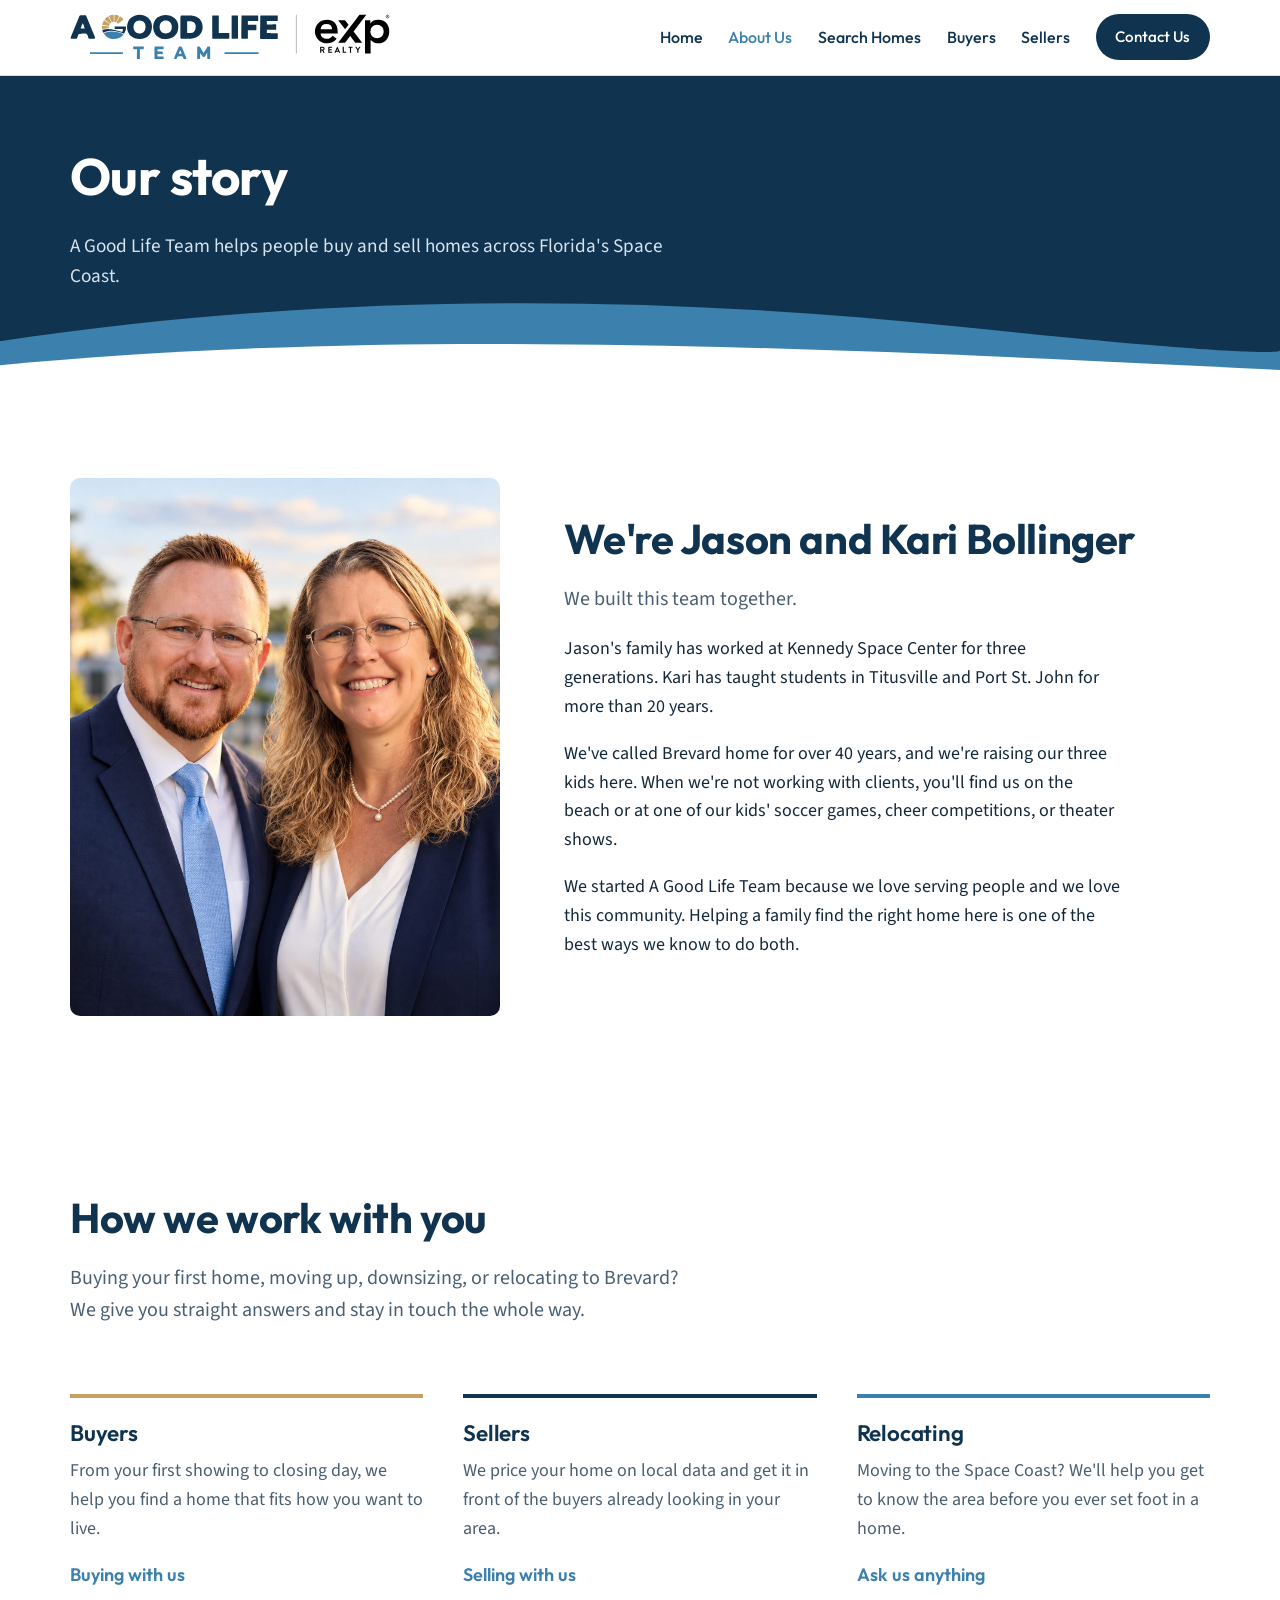
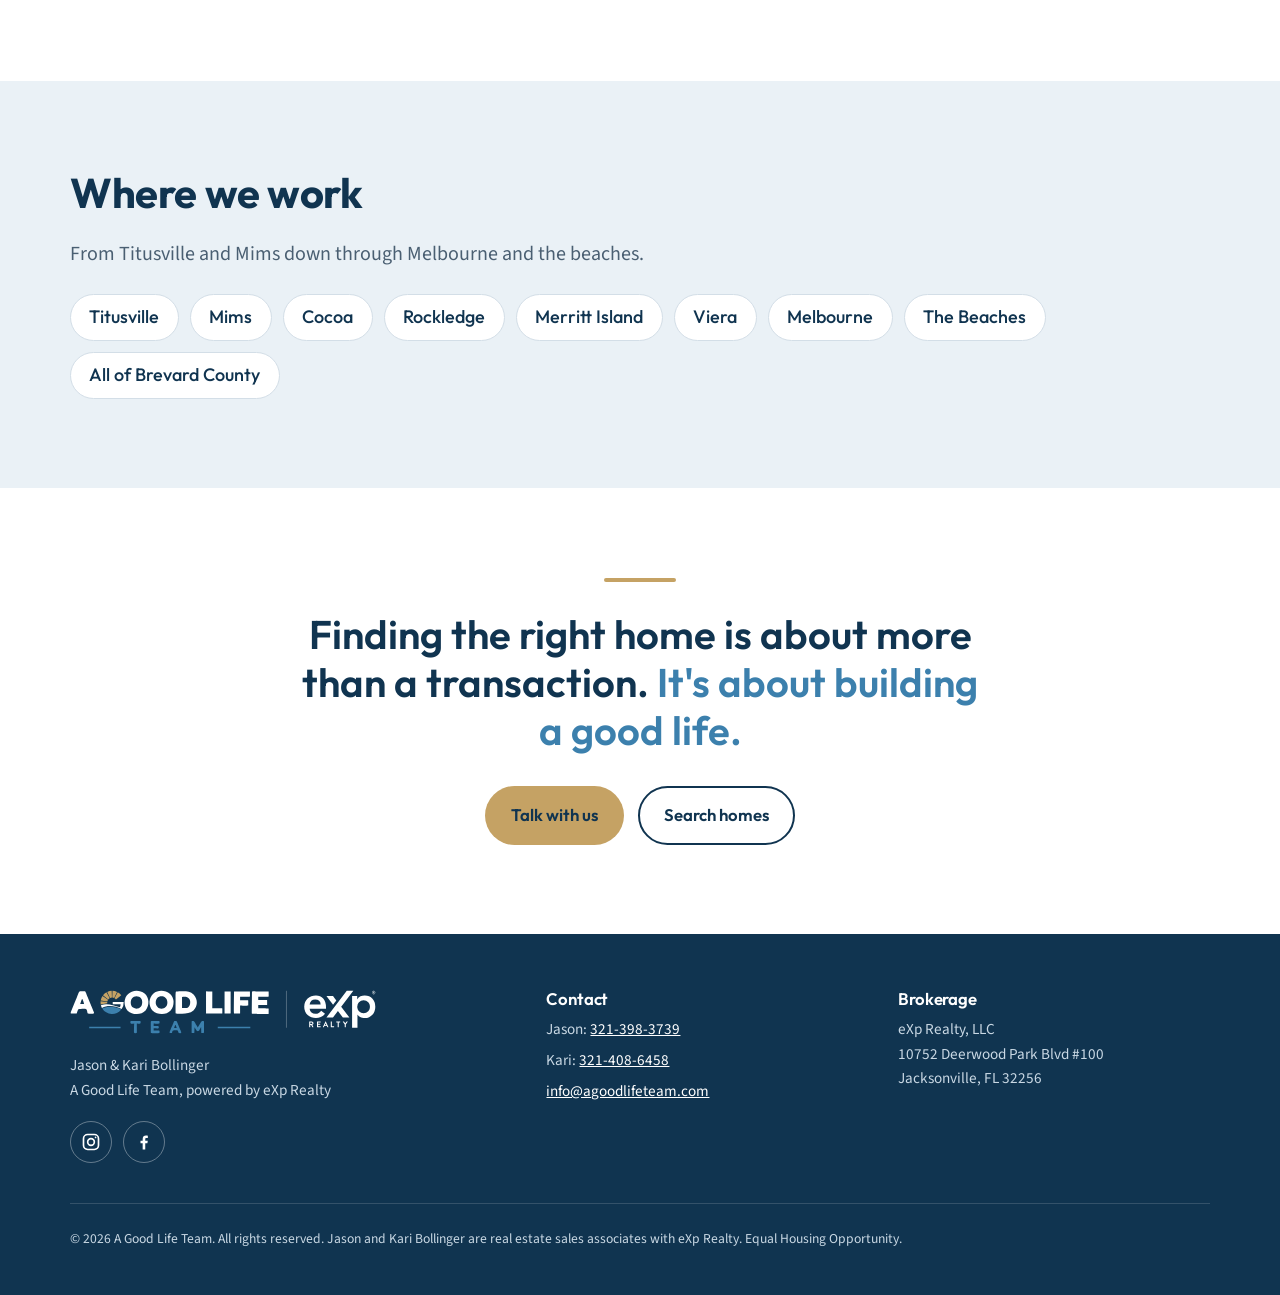
==== about.html @ e9486d0b "First version of the AGL site" ====
<!DOCTYPE html>
<html lang="en">
<head>
  <meta charset="utf-8">
  <meta name="viewport" content="width=device-width, initial-scale=1">
  <title>About Us | Jason &amp; Kari Bollinger | A Good Life Team</title>
  <meta name="description" content="Meet Jason and Kari Bollinger of A Good Life Team with eXp Realty. Brevard County locals for over 40 years, helping buyers and sellers from Titusville to Melbourne.">
  <link rel="icon" href="images/logo.svg">
  <link rel="preconnect" href="https://fonts.googleapis.com">
  <link rel="preconnect" href="https://fonts.gstatic.com" crossorigin>
  <link href="https://fonts.googleapis.com/css2?family=Outfit:wght@500;600;700&family=Source+Sans+3:wght@400;600&display=swap" rel="stylesheet">
  <link rel="stylesheet" href="css/styles.css">
</head>
<body>
  <a class="skip" href="#main">Skip to content</a>

  <header class="site-header">
    <div class="wrap">
      <a class="brand" href="index.html"><img src="images/logo.svg" alt="A Good Life Team, eXp Realty"></a>
      <button class="menu-toggle" aria-expanded="false" aria-controls="nav">Menu</button>
      <nav class="nav" id="nav" aria-label="Main">
        <a href="index.html">Home</a>
        <a href="about.html" aria-current="page">About Us</a>
        <a href="https://jasonbollinger.expportal.com" target="_blank" rel="noopener">Search Homes</a>
        <a href="buyers.html">Buyers</a>
        <a href="sellers.html">Sellers</a>
        <a class="btn btn-navy" href="contact.html">Contact Us</a>
      </nav>
    </div>
  </header>

  <main id="main">
    <section class="page-head">
      <div class="wrap">
        <h1>Our story</h1>
        <p>A Good Life Team helps people buy and sell homes across Florida's Space Coast.</p>
      </div>
      <svg class="water" viewBox="0 0 1440 120" preserveAspectRatio="none" aria-hidden="true">
        <path d="M0 70 C 360 20, 720 20, 1080 55 S 1440 80, 1440 80 L1440 120 L0 120 Z" fill="#3C80AD"/>
        <path d="M0 95 C 400 60, 800 70, 1440 100 L1440 120 L0 120 Z" fill="#FFFFFF"/>
      </svg>
    </section>

    <section class="story">
      <div class="wrap">
        <img src="images/jason-kari.jpg" alt="Jason and Kari Bollinger" width="900" height="900">
        <div>
          <h2>We're Jason and Kari Bollinger</h2>
          <p class="lead">We built this team together.</p>
          <p>Jason's family has worked at Kennedy Space Center for three generations. Kari has taught students in Titusville and Port St. John for more than 20 years.</p>
          <p>We've called Brevard home for over 40 years, and we're raising our three kids here. When we're not working with clients, you'll find us on the beach or at one of our kids' soccer games, cheer competitions, or theater shows.</p>
          <p>We started A Good Life Team because we love serving people and we love this community. Helping a family find the right home here is one of the best ways we know to do both.</p>
        </div>
      </div>
    </section>

    <section class="help">
      <div class="wrap">
        <div class="help-intro">
          <h2>How we work with you</h2>
          <p class="lead">Buying your first home, moving up, downsizing, or relocating to Brevard? We give you straight answers and stay in touch the whole way.</p>
        </div>
        <div class="help-item">
          <h3>Buyers</h3>
          <p>From your first showing to closing day, we help you find a home that fits how you want to live.</p>
          <a href="buyers.html">Buying with us</a>
        </div>
        <div class="help-item">
          <h3>Sellers</h3>
          <p>We price your home on local data and get it in front of the buyers already looking in your area.</p>
          <a href="sellers.html">Selling with us</a>
        </div>
        <div class="help-item">
          <h3>Relocating</h3>
          <p>Moving to the Space Coast? We'll help you get to know the area before you ever set foot in a home.</p>
          <a href="contact.html">Ask us anything</a>
        </div>
      </div>
    </section>

    <section class="areas">
      <div class="wrap">
        <h2>Where we work</h2>
        <p class="lead">From Titusville and Mims down through Melbourne and the beaches.</p>
        <ul class="area-list">
          <li>Titusville</li>
          <li>Mims</li>
          <li>Cocoa</li>
          <li>Rockledge</li>
          <li>Merritt Island</li>
          <li>Viera</li>
          <li>Melbourne</li>
          <li>The Beaches</li>
          <li>All of Brevard County</li>
        </ul>
      </div>
    </section>

    <section class="closer">
      <div class="wrap">
        <div class="rule"></div>
        <blockquote>Finding the right home is about more than a transaction. <span>It's about building a good life.</span></blockquote>
        <div class="actions">
          <a class="btn btn-gold" href="contact.html">Talk with us</a>
          <a class="btn btn-outline" href="https://jasonbollinger.expportal.com" target="_blank" rel="noopener">Search homes</a>
        </div>
      </div>
    </section>
  </main>

  <footer class="site-footer">
    <div class="wrap">
      <div class="footer-grid">
        <div>
          <img src="images/logo-white.svg" alt="A Good Life Team, eXp Realty">
          <p>Jason &amp; Kari Bollinger<br>A Good Life Team, powered by eXp Realty</p>
          <div class="social">
            <a href="https://www.instagram.com/agoodlifeteam/" target="_blank" rel="noopener" aria-label="A Good Life Team on Instagram"><svg viewBox="0 0 24 24" fill="none" stroke="currentColor" stroke-width="2" aria-hidden="true"><rect x="3" y="3" width="18" height="18" rx="5"/><circle cx="12" cy="12" r="4"/><circle cx="17.5" cy="6.5" r="1" fill="currentColor" stroke="none"/></svg></a>
            <a href="https://www.facebook.com/agoodlifeteam" target="_blank" rel="noopener" aria-label="A Good Life Team on Facebook"><svg viewBox="0 0 24 24" fill="currentColor" aria-hidden="true"><path d="M13.5 21v-7.5h2.6l.4-3h-3V8.6c0-.9.3-1.5 1.5-1.5h1.6V4.4c-.3 0-1.2-.1-2.3-.1-2.3 0-3.9 1.4-3.9 4v2.2H7.8v3h2.6V21h3.1z"/></svg></a>
          </div>
        </div>
        <div>
          <h3>Contact</h3>
          <ul>
            <li>Jason: <a href="tel:+13213983739">321-398-3739</a></li>
            <li>Kari: <a href="tel:+13214086458">321-408-6458</a></li>
            <li><a href="mailto:info@agoodlifeteam.com">info@agoodlifeteam.com</a></li>
          </ul>
        </div>
        <div>
          <h3>Brokerage</h3>
          <p>eXp Realty, LLC<br>10752 Deerwood Park Blvd #100<br>Jacksonville, FL 32256</p>
        </div>
      </div>
      <div class="legal">
        <p>&copy; <span id="year">2026</span> A Good Life Team. All rights reserved. Jason and Kari Bollinger are real estate sales associates with eXp Realty. Equal Housing Opportunity.</p>
      </div>
    </div>
  </footer>

  <script>
    const t = document.querySelector('.menu-toggle'), n = document.getElementById('nav');
    t.addEventListener('click', () => {
      const open = n.classList.toggle('open');
      t.setAttribute('aria-expanded', open);
    });
    document.getElementById('year').textContent = new Date().getFullYear();
  </script>
</body>
</html>
---- css/styles.css ----
/* A Good Life Team | site styles
   Colors pulled straight from the logo. */
:root {
  --navy: #103450;
  --ocean: #3C80AD;
  --gold: #C5A264;
  --mist: #EAF1F6;
  --ink: #13283B;
  --muted: #4A5F72;
  --white: #FFFFFF;
  --line: #D3DEE7;
  --max: 1140px;
  --radius: 10px;
  --head: "Outfit", "Segoe UI", system-ui, sans-serif;
  --body: "Source Sans 3", "Segoe UI", system-ui, sans-serif;
}

*, *::before, *::after { box-sizing: border-box; }
html { scroll-behavior: smooth; }
@media (prefers-reduced-motion: reduce) { html { scroll-behavior: auto; } }

body {
  margin: 0;
  font-family: var(--body);
  font-size: 1.125rem;
  line-height: 1.6;
  color: var(--ink);
  background: var(--white);
}
img { max-width: 100%; height: auto; display: block; }
a { color: var(--ocean); }
a:focus-visible, button:focus-visible {
  outline: 3px solid var(--gold);
  outline-offset: 3px;
  border-radius: 4px;
}
h1, h2, h3 {
  font-family: var(--head);
  color: var(--navy);
  line-height: 1.12;
  margin: 0 0 .5em;
  letter-spacing: -0.01em;
}
h1 { font-size: clamp(2.4rem, 5.2vw, 4rem); font-weight: 700; }
h2 { font-size: clamp(1.9rem, 3.4vw, 2.6rem); font-weight: 700; }
h3 { font-size: 1.4rem; font-weight: 600; }
p { margin: 0 0 1em; max-width: 62ch; }

.wrap { width: min(var(--max), 100% - 2.5rem); margin-inline: auto; }
.skip { position: absolute; left: -999px; }
.skip:focus { left: 1rem; top: 1rem; background: var(--white); padding: .5rem 1rem; z-index: 10; }

/* Buttons */
.btn {
  display: inline-block;
  font-family: var(--head);
  font-weight: 600;
  font-size: 1.05rem;
  padding: .85rem 1.5rem;
  border-radius: 999px;
  text-decoration: none;
  border: 2px solid transparent;
  transition: background .15s, color .15s;
}
.btn-gold { background: var(--gold); color: var(--navy); }
.btn-gold:hover { background: #D6B67C; }
.btn-ghost { border-color: rgba(255,255,255,.7); color: var(--white); }
.btn-ghost:hover { background: rgba(255,255,255,.12); }
.btn-navy { background: var(--navy); color: var(--white); }
.btn-navy:hover { background: #1B4A70; }

/* Header */
.site-header { background: var(--white); border-bottom: 1px solid var(--line); position: sticky; top: 0; z-index: 5; }
.site-header .wrap { display: flex; align-items: center; justify-content: space-between; gap: 1.5rem; padding: .9rem 0; }
.brand img { height: 46px; width: auto; }
.nav { display: flex; align-items: center; gap: 1.6rem; }
.nav a {
  font-family: var(--head);
  font-weight: 500;
  color: var(--navy);
  text-decoration: none;
  font-size: 1rem;
}
.nav a:hover, .nav a[aria-current="page"] { color: var(--ocean); }
.nav .btn { padding: .55rem 1.1rem; font-size: .95rem; }
.nav a.btn-navy, .nav a.btn-navy:hover, .nav a.btn-navy[aria-current="page"] { color: var(--white); }
.menu-toggle { display: none; }

@media (max-width: 960px) {
  .menu-toggle {
    display: block;
    background: none; border: 2px solid var(--navy); color: var(--navy);
    font-family: var(--head); font-weight: 600; font-size: 1rem;
    border-radius: 8px; padding: .4rem .8rem; cursor: pointer;
  }
  .nav {
    display: none;
    position: absolute; top: 100%; left: 0; right: 0;
    flex-direction: column; align-items: flex-start; gap: 0;
    background: var(--white); border-bottom: 1px solid var(--line);
    padding: .5rem 1.25rem 1.25rem;
  }
  .nav.open { display: flex; }
  .nav a { padding: .7rem 0; width: 100%; border-bottom: 1px solid var(--mist); }
  .nav .btn { margin-top: 1rem; width: auto; border-bottom: 0; padding: .7rem 1.3rem; }
  .brand img { height: 36px; }
}

/* Hero: navy sky, sunrise gold, water at the bottom, like the G in the logo */
.hero {
  position: relative;
  background: var(--navy);
  color: var(--white);
  overflow: hidden;
  padding: clamp(3rem, 7vw, 6rem) 0 clamp(6rem, 10vw, 8rem);
}
.hero .wrap {
  display: grid;
  grid-template-columns: 1.15fr .85fr;
  gap: clamp(2rem, 5vw, 4.5rem);
  align-items: center;
  position: relative;
  z-index: 1;
}
.hero h1 { color: var(--white); }
.hero p { font-size: 1.25rem; color: #D7E4EE; max-width: 34ch; }
.hero .actions { display: flex; flex-wrap: wrap; gap: .9rem; margin-top: 1.8rem; }
.hero-photo { position: relative; }
.hero-photo::before {
  /* the sunrise: gold rays behind the photo, borrowed from the logo mark */
  content: "";
  position: absolute;
  inset: -13%;
  background: repeating-conic-gradient(from -93deg at 50% 50%, var(--gold) 0deg 7deg, transparent 7deg 15deg);
  -webkit-mask: radial-gradient(circle, transparent 58.5%, #000 59%, #000 66%, transparent 66.5%);
          mask: radial-gradient(circle, transparent 58.5%, #000 59%, #000 66%, transparent 66.5%);
  clip-path: inset(0 0 50% 0);
  opacity: .9;
}
.hero-photo img {
  position: relative;
  border-radius: 50%;
  aspect-ratio: 1;
  object-fit: cover;
  width: 100%;
  border: 6px solid var(--white);
}
.water {
  position: absolute; left: 0; right: 0; bottom: -1px;
  width: 100%; height: clamp(60px, 9vw, 120px);
}

@media (max-width: 820px) {
  .hero .wrap { grid-template-columns: 1fr; }
  .hero-photo { max-width: 320px; margin: 1.5rem auto 0; order: -1; }
}

/* Sections */
section { padding: clamp(3.5rem, 7vw, 6rem) 0; }
.lead { font-size: 1.25rem; color: var(--muted); }

.help .wrap { display: grid; grid-template-columns: repeat(3, 1fr); gap: 2.5rem; }
.help-item { border-top: 4px solid var(--ocean); padding-top: 1.4rem; }
.help-item:nth-child(2) { border-color: var(--gold); }
.help-item:nth-child(3) { border-color: var(--navy); }
.help-item p { color: var(--muted); }
.help-item a { font-family: var(--head); font-weight: 600; text-decoration: none; }
.help-item a:hover { text-decoration: underline; }
.help-intro { grid-column: 1 / -1; margin-bottom: .5rem; }
@media (max-width: 820px) { .help .wrap { grid-template-columns: 1fr; gap: 2rem; } }

.meet { background: var(--mist); }
.meet .wrap { display: grid; grid-template-columns: .8fr 1.2fr; gap: clamp(2rem, 5vw, 4.5rem); align-items: center; }
.meet img { border-radius: var(--radius); aspect-ratio: 4 / 5; object-fit: cover; object-position: 50% 20%; width: 100%; }
@media (max-width: 820px) { .meet .wrap { grid-template-columns: 1fr; } }

.talk { text-align: center; }
.talk p { margin-inline: auto; }
.people { display: flex; justify-content: center; flex-wrap: wrap; gap: 1rem 3rem; margin: 2rem 0; }
.person { font-family: var(--head); }
.person strong { display: block; color: var(--navy); font-size: 1.15rem; }
.person a { font-size: 1.3rem; font-weight: 600; text-decoration: none; }

/* Placeholder marker, delete before launch */
.todo { background: #FFF3C4; outline: 1px dashed #C9A227; padding: 0 .25em; }

/* Footer */
.site-footer { background: var(--navy); color: #C9D8E4; font-size: .95rem; padding: 3.5rem 0 2rem; }
.site-footer a { color: var(--white); }
.footer-grid { display: grid; grid-template-columns: 1.4fr 1fr 1fr; gap: 2.5rem; }
.footer-grid img { height: 44px; width: auto; margin-bottom: 1.2rem; }
.footer-grid h3 { color: var(--white); font-size: 1.05rem; }
.footer-grid ul { list-style: none; margin: 0; padding: 0; }
.footer-grid li { margin-bottom: .4rem; }
.legal { border-top: 1px solid rgba(255,255,255,.15); margin-top: 2.5rem; padding-top: 1.5rem; font-size: .85rem; }
.legal p { max-width: none; }
@media (max-width: 820px) { .footer-grid { grid-template-columns: 1fr; } }

/* Inner page header */
.page-head { background: var(--navy); color: var(--white); padding: clamp(2.5rem, 6vw, 4.5rem) 0 clamp(4rem, 8vw, 6rem); position: relative; overflow: hidden; }
.page-head h1 { color: var(--white); font-size: clamp(2.2rem, 4.5vw, 3.2rem); }
.page-head p { color: #D7E4EE; font-size: 1.2rem; margin: 0; }

/* Contact */
.contact .wrap { display: grid; grid-template-columns: 1.3fr .7fr; gap: clamp(2rem, 5vw, 4.5rem); align-items: start; }
@media (max-width: 860px) { .contact .wrap { grid-template-columns: 1fr; } }
.form { display: grid; gap: 1.2rem; }
.form .row { display: grid; grid-template-columns: 1fr 1fr; gap: 1.2rem; }
@media (max-width: 560px) { .form .row { grid-template-columns: 1fr; } }
.form label { display: block; font-family: var(--head); font-weight: 600; color: var(--navy); margin-bottom: .35rem; font-size: 1rem; }
.form .opt { font-weight: 400; color: var(--muted); }
.form input, .form select, .form textarea {
  width: 100%; font: inherit; color: var(--ink);
  padding: .75rem .9rem; border: 1.5px solid #B9C9D6; border-radius: 8px; background: var(--white);
}
.form input:focus, .form select:focus, .form textarea:focus { outline: 3px solid var(--gold); outline-offset: 1px; border-color: var(--navy); }
.form textarea { min-height: 150px; resize: vertical; }
.form fieldset { border: 0; padding: 0; margin: 0; }
.form legend { font-family: var(--head); font-weight: 600; color: var(--navy); margin-bottom: .5rem; font-size: 1rem; }
.choices { display: flex; flex-wrap: wrap; gap: .6rem; }
.choices label { display: inline-flex; align-items: center; gap: .45rem; margin: 0; font-family: var(--body); font-weight: 400; color: var(--ink);
  border: 1.5px solid #B9C9D6; border-radius: 999px; padding: .45rem 1rem; cursor: pointer; }
.choices input { width: auto; accent-color: var(--navy); }
.choices label:has(input:checked) { border-color: var(--navy); background: var(--mist); }
.form .check { font-family: var(--body); font-weight: 400; color: var(--ink); }
.check { display: flex; gap: .6rem; align-items: flex-start; font-size: 1rem; }
.check input { width: auto; margin-top: .3rem; accent-color: var(--navy); }
.form .note { font-size: .95rem; color: var(--muted); margin: 0; }
.form button { justify-self: start; cursor: pointer; }
.hidden { display: none; }

.reach { background: var(--mist); border-radius: var(--radius); padding: 2rem; border-top: 4px solid var(--gold); }
.reach h2 { font-size: 1.5rem; }
.reach .person { margin-bottom: 1.2rem; }
.reach p { font-size: 1rem; color: var(--muted); }

/* About */
.story .wrap { display: grid; grid-template-columns: .8fr 1.2fr; gap: clamp(2rem, 5vw, 4.5rem); align-items: center; }
.story img { border-radius: var(--radius); aspect-ratio: 4 / 5; object-fit: cover; object-position: 50% 20%; width: 100%; }
@media (max-width: 820px) { .story .wrap { grid-template-columns: 1fr; } }
.areas { background: var(--mist); }
.area-list { list-style: none; padding: 0; margin: 1.5rem 0 0; display: flex; flex-wrap: wrap; gap: .7rem; }
.area-list li { font-family: var(--head); font-weight: 500; color: var(--navy); background: var(--white); border: 1.5px solid var(--line); border-radius: 999px; padding: .5rem 1.15rem; }
.closer { text-align: center; }
.closer blockquote { margin: 0 auto 2rem; max-width: 26ch; font-family: var(--head); font-weight: 600; font-size: clamp(1.7rem, 3.4vw, 2.5rem); line-height: 1.2; color: var(--navy); }
.closer blockquote span { color: var(--ocean); }
.closer .rule { width: 72px; height: 4px; background: var(--gold); margin: 0 auto 1.8rem; border-radius: 2px; }
.closer .actions { display: flex; justify-content: center; flex-wrap: wrap; gap: .9rem; }
.btn-outline { border-color: var(--navy); color: var(--navy); }
.btn-outline:hover { background: var(--mist); }

/* Process steps */
.steps { list-style: none; counter-reset: s; padding: 0; margin: 2rem 0 0; display: grid; gap: 0; }
.steps li { counter-increment: s; display: grid; grid-template-columns: 3.2rem 1fr; gap: 1.2rem; padding: 1.5rem 0; border-top: 1px solid var(--line); }
.steps li:last-child { border-bottom: 1px solid var(--line); }
.steps li::before {
  content: counter(s);
  width: 3.2rem; height: 3.2rem; border-radius: 50%;
  display: grid; place-items: center;
  font-family: var(--head); font-weight: 700; font-size: 1.3rem;
  background: var(--navy); color: var(--white);
}
.steps li:nth-child(even)::before { background: var(--ocean); }
.steps h3 { margin: .45rem 0 .3rem; }
.steps p { margin: 0; color: var(--muted); }
.callout { background: var(--mist); border-left: 4px solid var(--gold); border-radius: 0 var(--radius) var(--radius) 0; padding: 1.5rem 1.8rem; margin-top: 2.5rem; }
.callout h3 { font-size: 1.2rem; }
.callout p { margin: 0; }

/* Social links */
.social { display: flex; gap: .7rem; margin-top: 1.2rem; }
.social a {
  width: 42px; height: 42px; border-radius: 50%;
  display: grid; place-items: center;
  border: 1.5px solid rgba(255,255,255,.35); color: var(--white);
  transition: background .15s, border-color .15s;
}
.social a:hover { background: var(--gold); border-color: var(--gold); color: var(--navy); }
.social svg { width: 20px; height: 20px; }
.reach .social a { border-color: var(--navy); color: var(--navy); }
.reach .social a:hover { background: var(--navy); color: var(--white); }
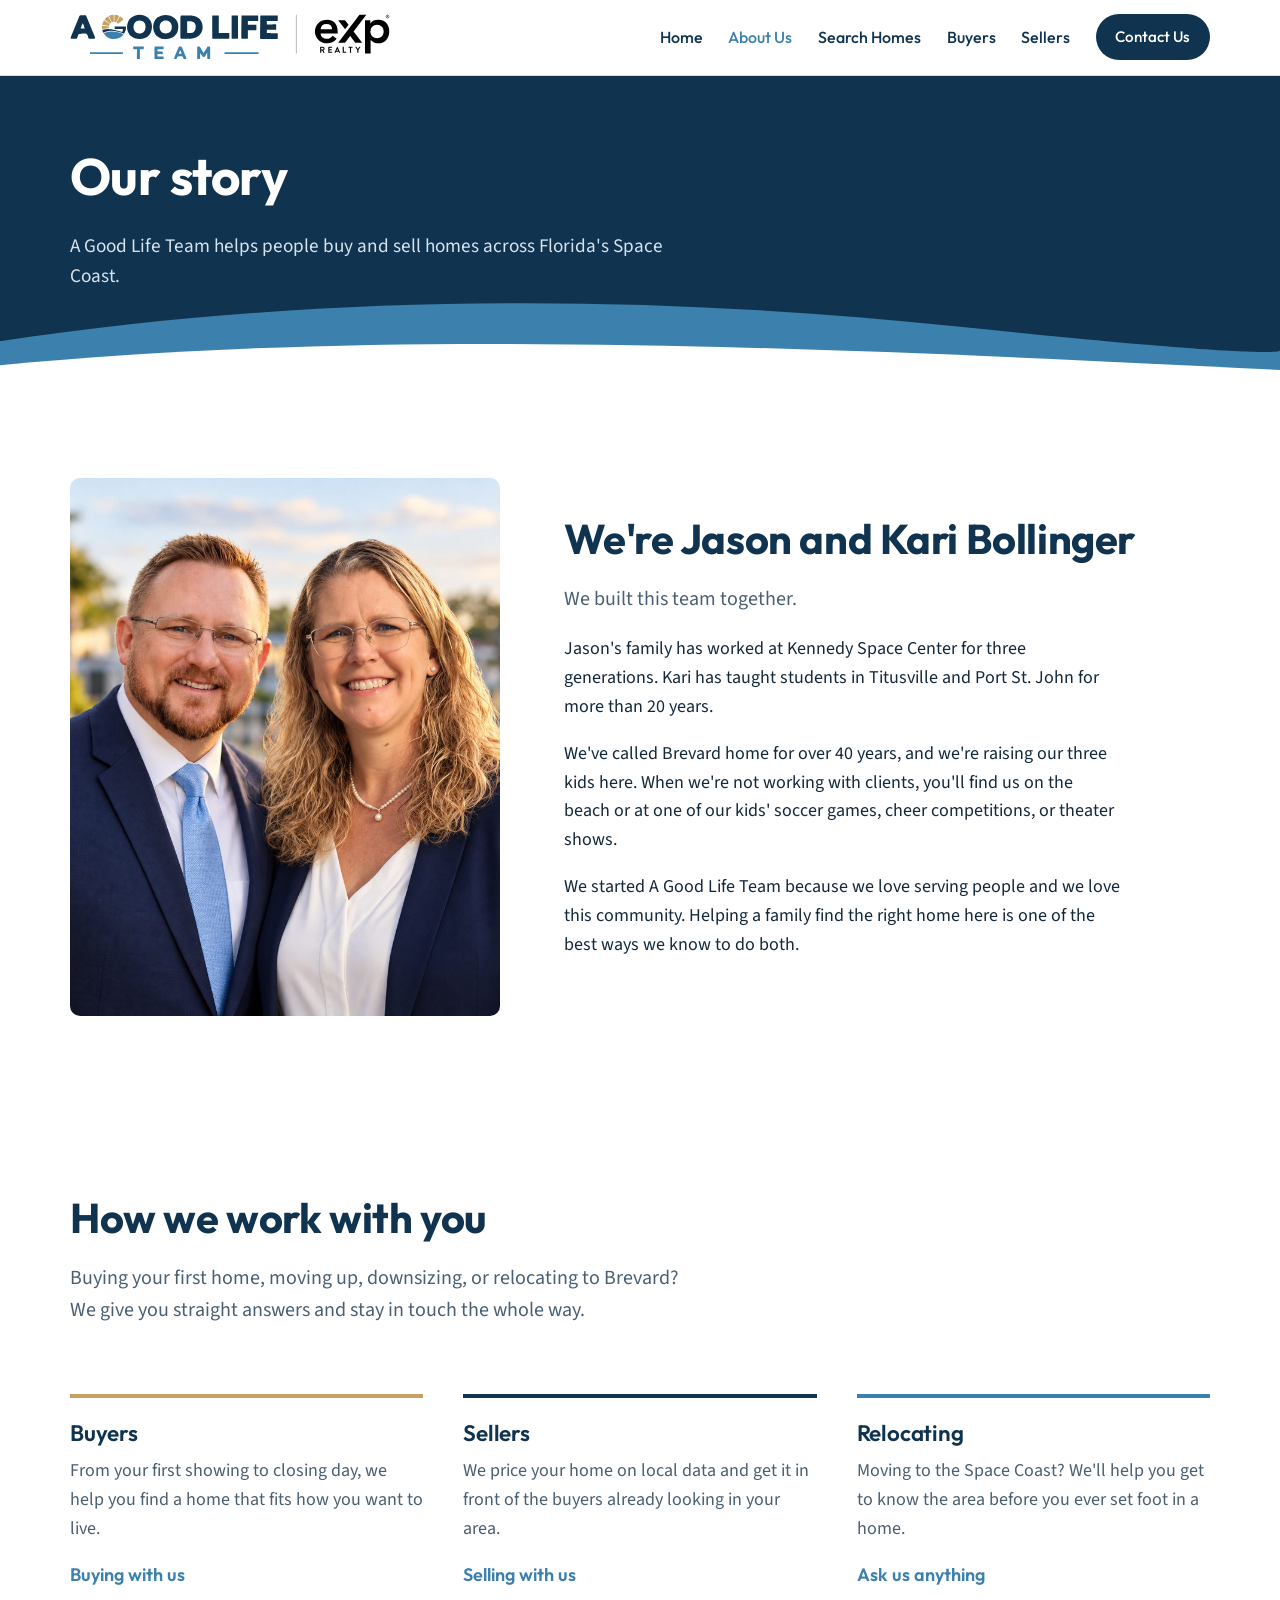
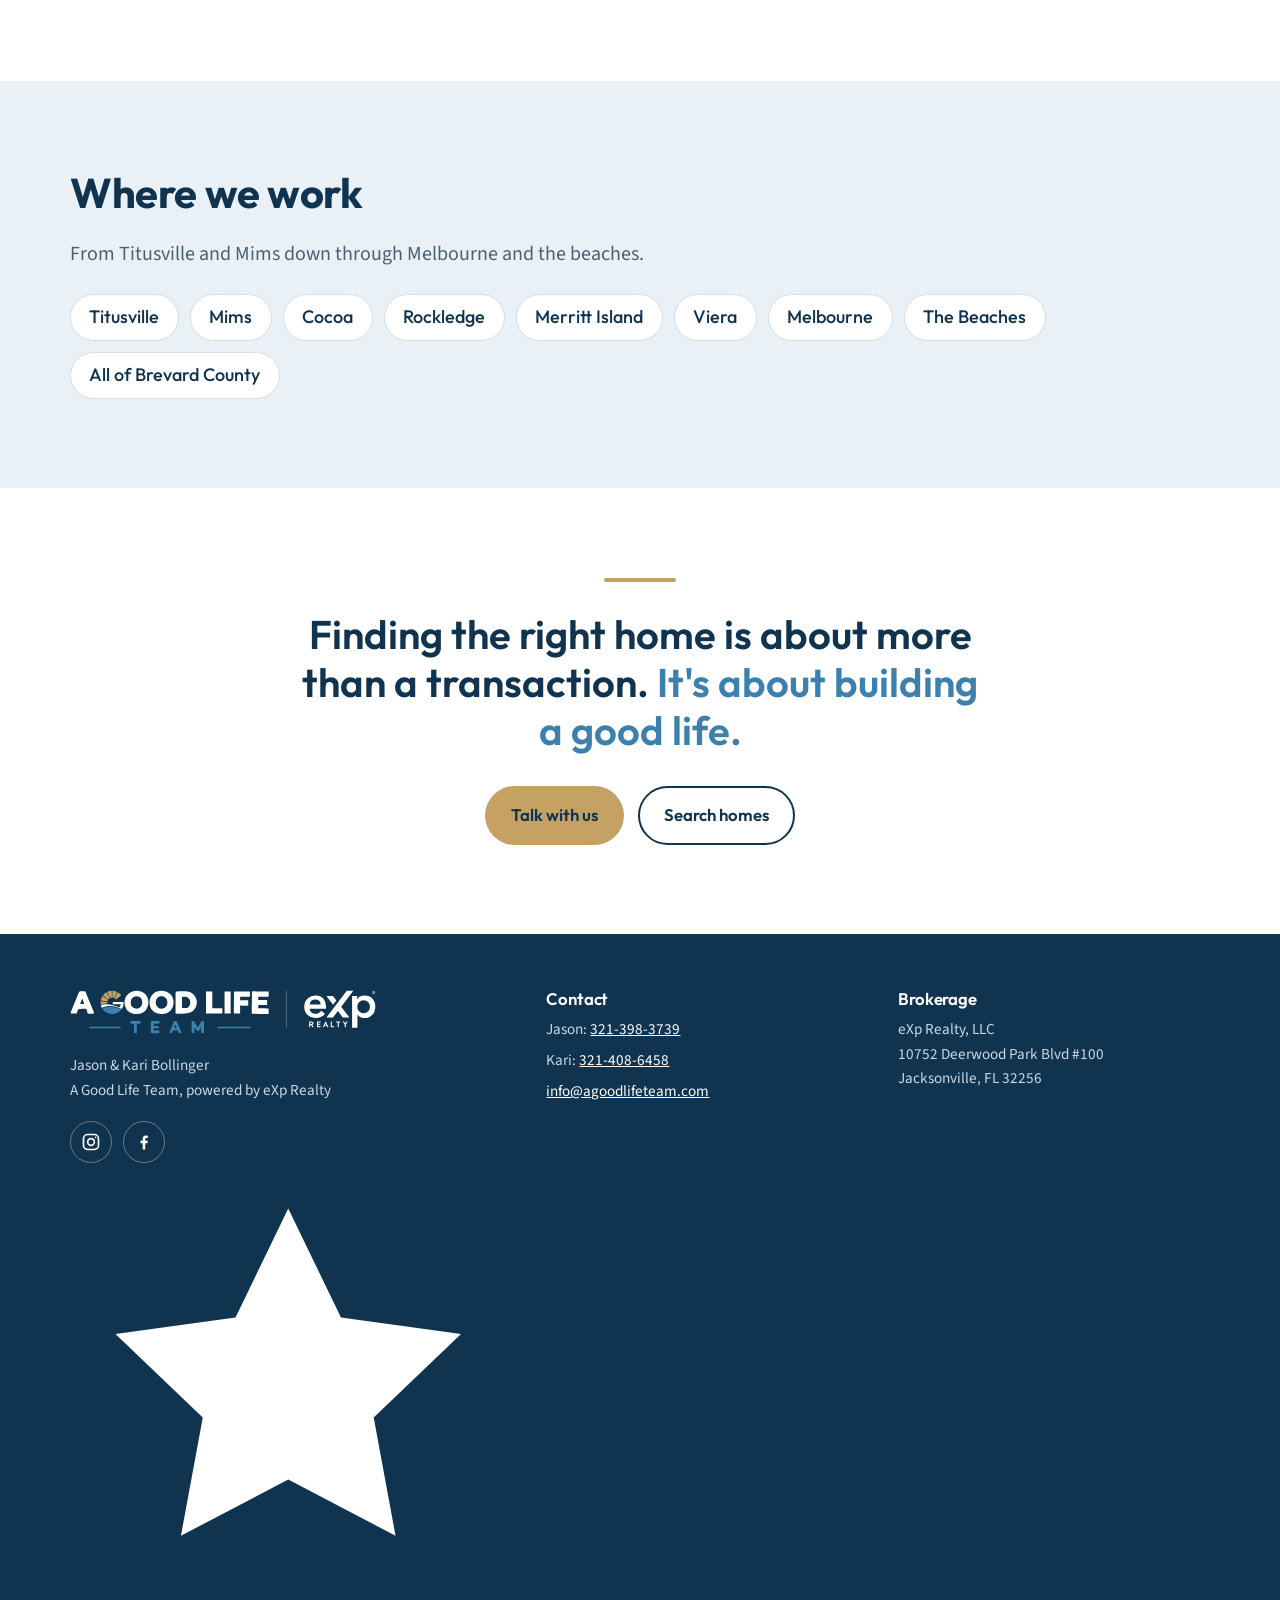
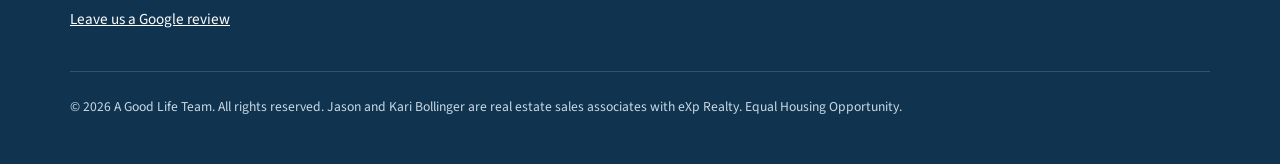
==== commit fff486ff: "Add Google review link to footer" ====
--- a/about.html
+++ b/about.html
@@ -1,6 +1,14 @@
 <!DOCTYPE html>
 <html lang="en">
 <head>
+  <!-- Google tag (gtag.js) -->
+  <script async src="https://www.googletagmanager.com/gtag/js?id=G-NNYSGWHN13"></script>
+  <script>
+    window.dataLayer = window.dataLayer || [];
+    function gtag(){dataLayer.push(arguments);}
+    gtag('js', new Date());
+    gtag('config', 'G-NNYSGWHN13');
+  </script>
   <meta charset="utf-8">
   <meta name="viewport" content="width=device-width, initial-scale=1">
   <title>About Us | Jason &amp; Kari Bollinger | A Good Life Team</title>
@@ -21,7 +29,7 @@
       <nav class="nav" id="nav" aria-label="Main">
         <a href="index.html">Home</a>
         <a href="about.html" aria-current="page">About Us</a>
-        <a href="https://jasonbollinger.expportal.com" target="_blank" rel="noopener">Search Homes</a>
+        <a href="search.html">Search Homes</a>
         <a href="buyers.html">Buyers</a>
         <a href="sellers.html">Sellers</a>
         <a class="btn btn-navy" href="contact.html">Contact Us</a>
@@ -102,7 +110,7 @@
         <blockquote>Finding the right home is about more than a transaction. <span>It's about building a good life.</span></blockquote>
         <div class="actions">
           <a class="btn btn-gold" href="contact.html">Talk with us</a>
-          <a class="btn btn-outline" href="https://jasonbollinger.expportal.com" target="_blank" rel="noopener">Search homes</a>
+          <a class="btn btn-outline" href="search.html">Search homes</a>
         </div>
       </div>
     </section>
@@ -118,6 +126,7 @@
             <a href="https://www.instagram.com/agoodlifeteam/" target="_blank" rel="noopener" aria-label="A Good Life Team on Instagram"><svg viewBox="0 0 24 24" fill="none" stroke="currentColor" stroke-width="2" aria-hidden="true"><rect x="3" y="3" width="18" height="18" rx="5"/><circle cx="12" cy="12" r="4"/><circle cx="17.5" cy="6.5" r="1" fill="currentColor" stroke="none"/></svg></a>
             <a href="https://www.facebook.com/agoodlifeteam" target="_blank" rel="noopener" aria-label="A Good Life Team on Facebook"><svg viewBox="0 0 24 24" fill="currentColor" aria-hidden="true"><path d="M13.5 21v-7.5h2.6l.4-3h-3V8.6c0-.9.3-1.5 1.5-1.5h1.6V4.4c-.3 0-1.2-.1-2.3-.1-2.3 0-3.9 1.4-3.9 4v2.2H7.8v3h2.6V21h3.1z"/></svg></a>
           </div>
+          <a class="review-link" href="https://g.page/r/CcZwB6-S0Ux2ECE/review" target="_blank" rel="noopener"><svg viewBox="0 0 24 24" fill="currentColor" aria-hidden="true"><path d="M12 2.5l2.9 6 6.6.9-4.8 4.6 1.2 6.5L12 17.4l-5.9 3.1 1.2-6.5L2.5 9.4l6.6-.9z"/></svg> Leave us a Google review</a>
         </div>
         <div>
           <h3>Contact</h3>
--- a/css/styles.css
+++ b/css/styles.css
@@ -126,17 +126,7 @@
 .hero p { font-size: 1.25rem; color: #D7E4EE; max-width: 34ch; }
 .hero .actions { display: flex; flex-wrap: wrap; gap: .9rem; margin-top: 1.8rem; }
 .hero-photo { position: relative; }
-.hero-photo::before {
-  /* the sunrise: gold rays behind the photo, borrowed from the logo mark */
-  content: "";
-  position: absolute;
-  inset: -13%;
-  background: repeating-conic-gradient(from -93deg at 50% 50%, var(--gold) 0deg 7deg, transparent 7deg 15deg);
-  -webkit-mask: radial-gradient(circle, transparent 58.5%, #000 59%, #000 66%, transparent 66.5%);
-          mask: radial-gradient(circle, transparent 58.5%, #000 59%, #000 66%, transparent 66.5%);
-  clip-path: inset(0 0 50% 0);
-  opacity: .9;
-}
+.hero h1 em { font-style: normal; color: var(--gold); }
 .hero-photo img {
   position: relative;
   border-radius: 50%;
@@ -144,6 +134,8 @@
   object-fit: cover;
   width: 100%;
   border: 6px solid var(--white);
+  /* navy gap, then a thin gold ring */
+  box-shadow: 0 0 0 10px var(--navy), 0 0 0 13px var(--gold);
 }
 .water {
   position: absolute; left: 0; right: 0; bottom: -1px;
@@ -279,3 +271,25 @@
 .social svg { width: 20px; height: 20px; }
 .reach .social a { border-color: var(--navy); color: var(--navy); }
 .reach .social a:hover { background: var(--navy); color: var(--white); }
+
+/* Search Homes page */
+.search-main { display: grid; grid-template-columns: 1.1fr .9fr; gap: clamp(2rem, 5vw, 4rem); align-items: start; }
+@media (max-width: 860px) { .search-main { grid-template-columns: 1fr; } }
+.search-card { background: var(--navy); color: #D7E4EE; border-radius: var(--radius); padding: clamp(1.8rem, 4vw, 2.6rem); border-top: 5px solid var(--gold); }
+.search-card h2 { color: var(--white); }
+.search-card p { color: #D7E4EE; }
+.search-card .btn { font-size: 1.15rem; padding: 1rem 1.8rem; margin-top: .5rem; }
+.search-card small { display: block; margin-top: 1rem; font-size: .9rem; color: #A9BED0; }
+.cities { display: grid; grid-template-columns: repeat(2, 1fr); gap: .8rem; margin-top: 1.2rem; }
+.cities a {
+  display: flex; align-items: center; justify-content: space-between;
+  font-family: var(--head); font-weight: 600; color: var(--navy); text-decoration: none;
+  background: var(--white); border: 1.5px solid var(--line); border-left: 4px solid var(--ocean);
+  border-radius: 8px; padding: .9rem 1.1rem; transition: border-color .15s, background .15s;
+}
+.cities a:nth-child(even) { border-left-color: var(--gold); }
+.cities a:hover { background: var(--mist); border-color: var(--navy); }
+.cities a span { color: var(--ocean); font-size: 1.2rem; }
+@media (max-width: 420px) { .cities { grid-template-columns: 1fr; } }
+.tips { margin-top: 2.5rem; display: grid; grid-template-columns: repeat(2, 1fr); gap: 2rem; }
+@media (max-width: 700px) { .tips { grid-template-columns: 1fr; } }
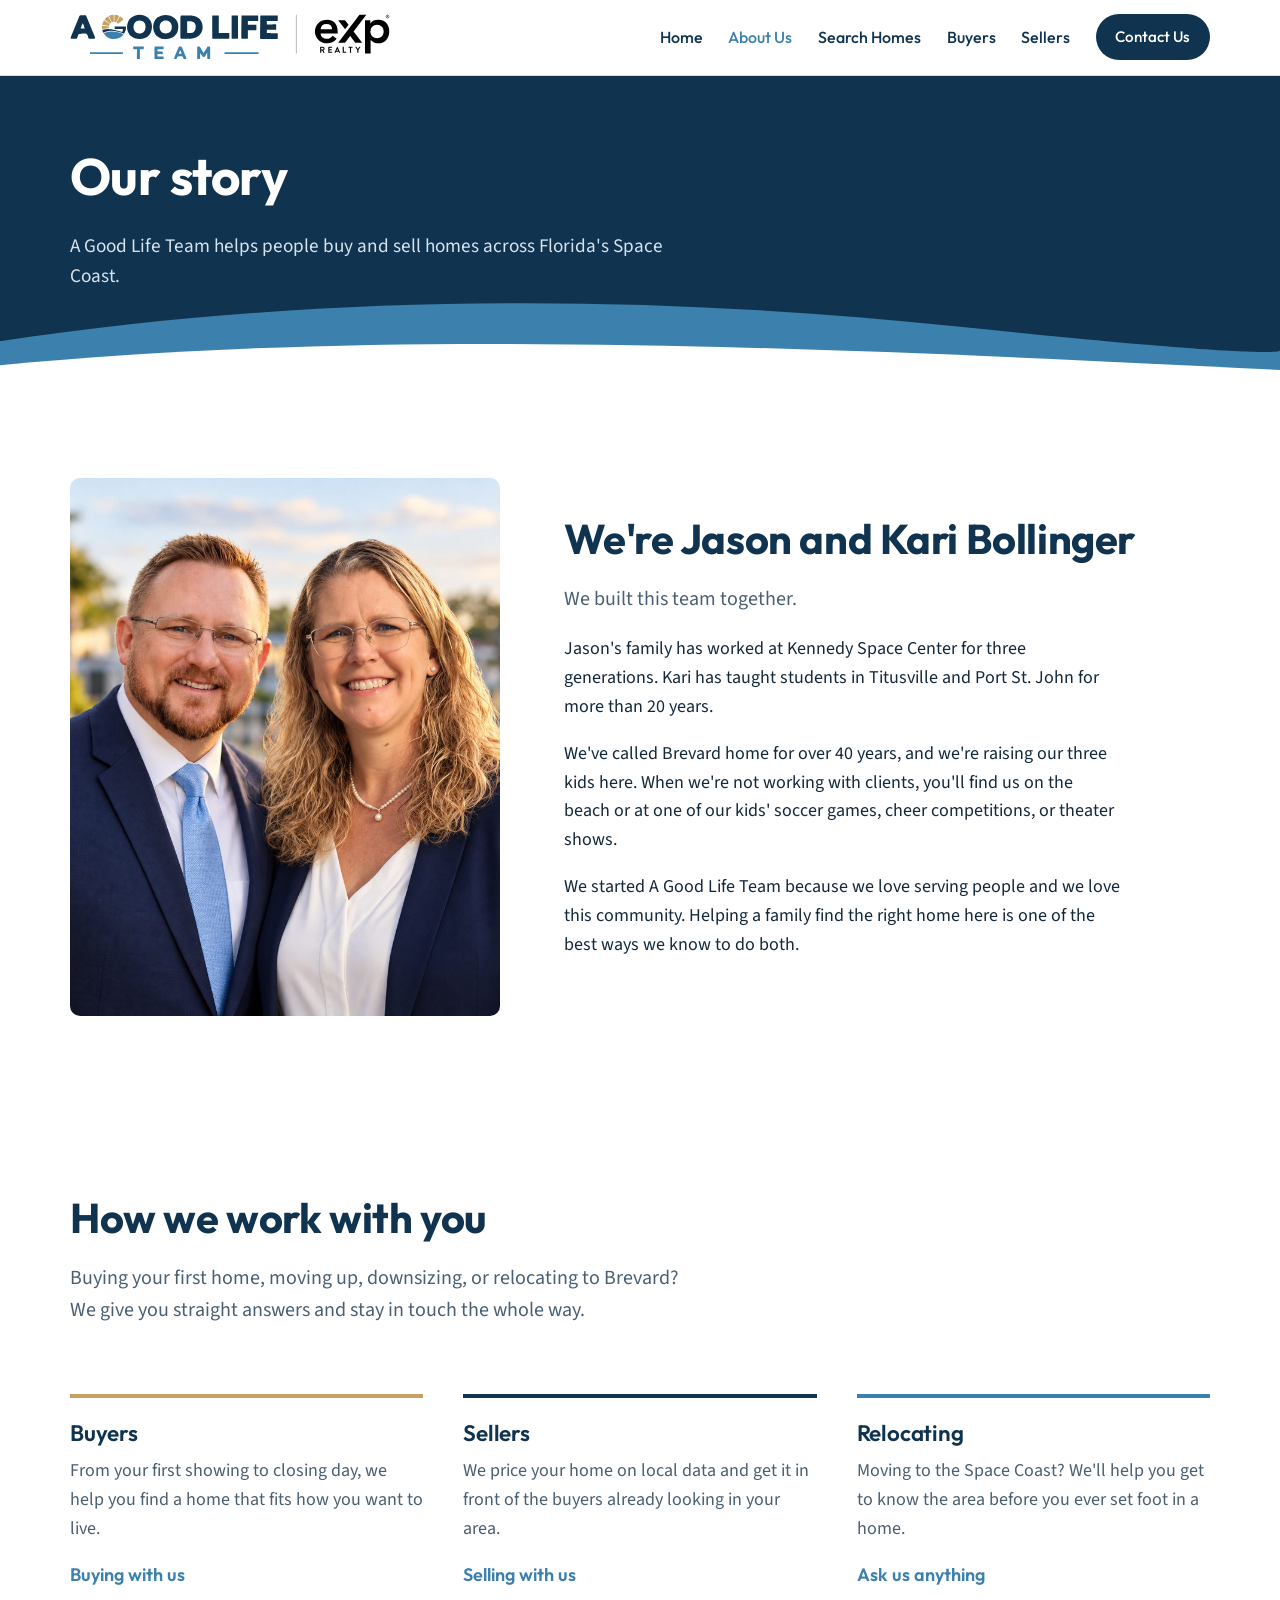
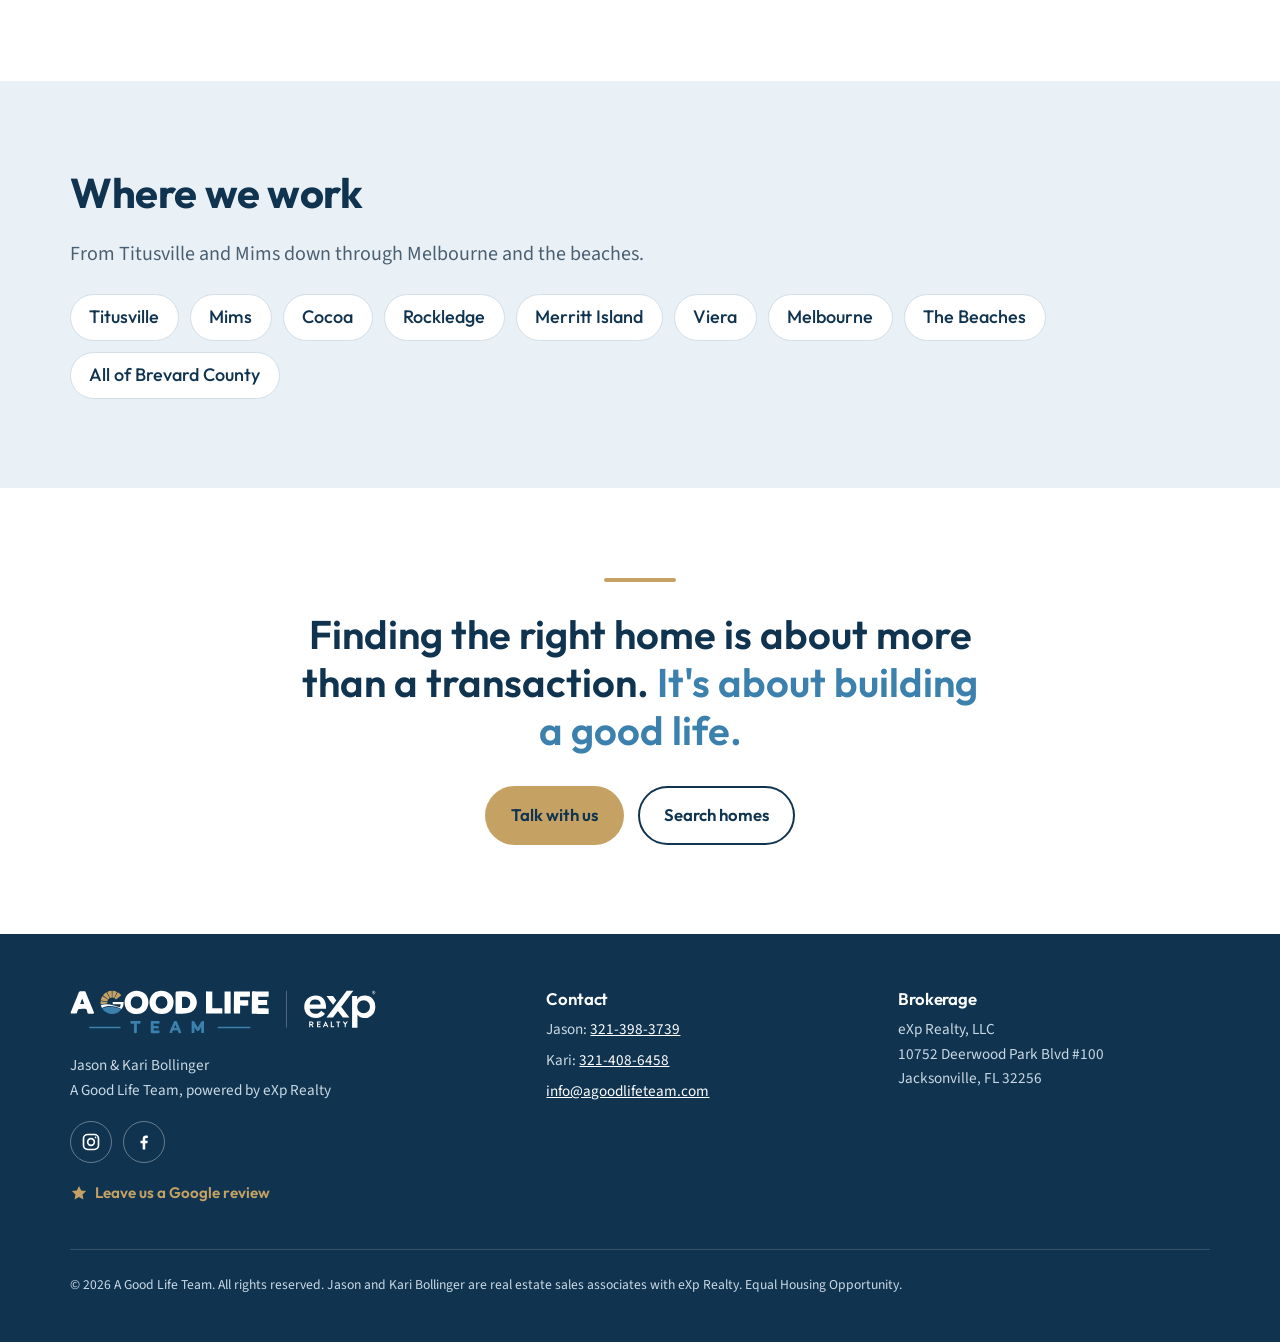
==== commit 649d80cd: "Add link preview titles and image" ====
--- a/about.html
+++ b/about.html
@@ -13,6 +13,15 @@
   <meta name="viewport" content="width=device-width, initial-scale=1">
   <title>About Us | Jason &amp; Kari Bollinger | A Good Life Team</title>
   <meta name="description" content="Meet Jason and Kari Bollinger of A Good Life Team with eXp Realty. Brevard County locals for over 40 years, helping buyers and sellers from Titusville to Melbourne.">
+  <meta property="og:type" content="website">
+  <meta property="og:site_name" content="A Good Life Team">
+  <meta property="og:title" content="About Us | A Good Life Team | eXp Realty">
+  <meta property="og:description" content="Meet Jason and Kari Bollinger of A Good Life Team with eXp Realty. Brevard County locals for over 40 years, helping buyers and sellers from Titusville to Melbourne.">
+  <meta property="og:url" content="https://agoodlifeteam.com/about.html">
+  <meta property="og:image" content="https://agoodlifeteam.com/images/share.jpg">
+  <meta property="og:image:width" content="1200">
+  <meta property="og:image:height" content="630">
+  <meta name="twitter:card" content="summary_large_image">
   <link rel="icon" href="images/logo.svg">
   <link rel="preconnect" href="https://fonts.googleapis.com">
   <link rel="preconnect" href="https://fonts.gstatic.com" crossorigin>
--- a/css/styles.css
+++ b/css/styles.css
@@ -293,3 +293,8 @@
 @media (max-width: 420px) { .cities { grid-template-columns: 1fr; } }
 .tips { margin-top: 2.5rem; display: grid; grid-template-columns: repeat(2, 1fr); gap: 2rem; }
 @media (max-width: 700px) { .tips { grid-template-columns: 1fr; } }
+
+/* Footer review link */
+.review-link { display: inline-flex; align-items: center; gap: .45rem; margin-top: 1.1rem; font-family: var(--head); font-weight: 600; color: var(--gold) !important; text-decoration: none; }
+.review-link:hover { text-decoration: underline; }
+.review-link svg { width: 18px; height: 18px; }
